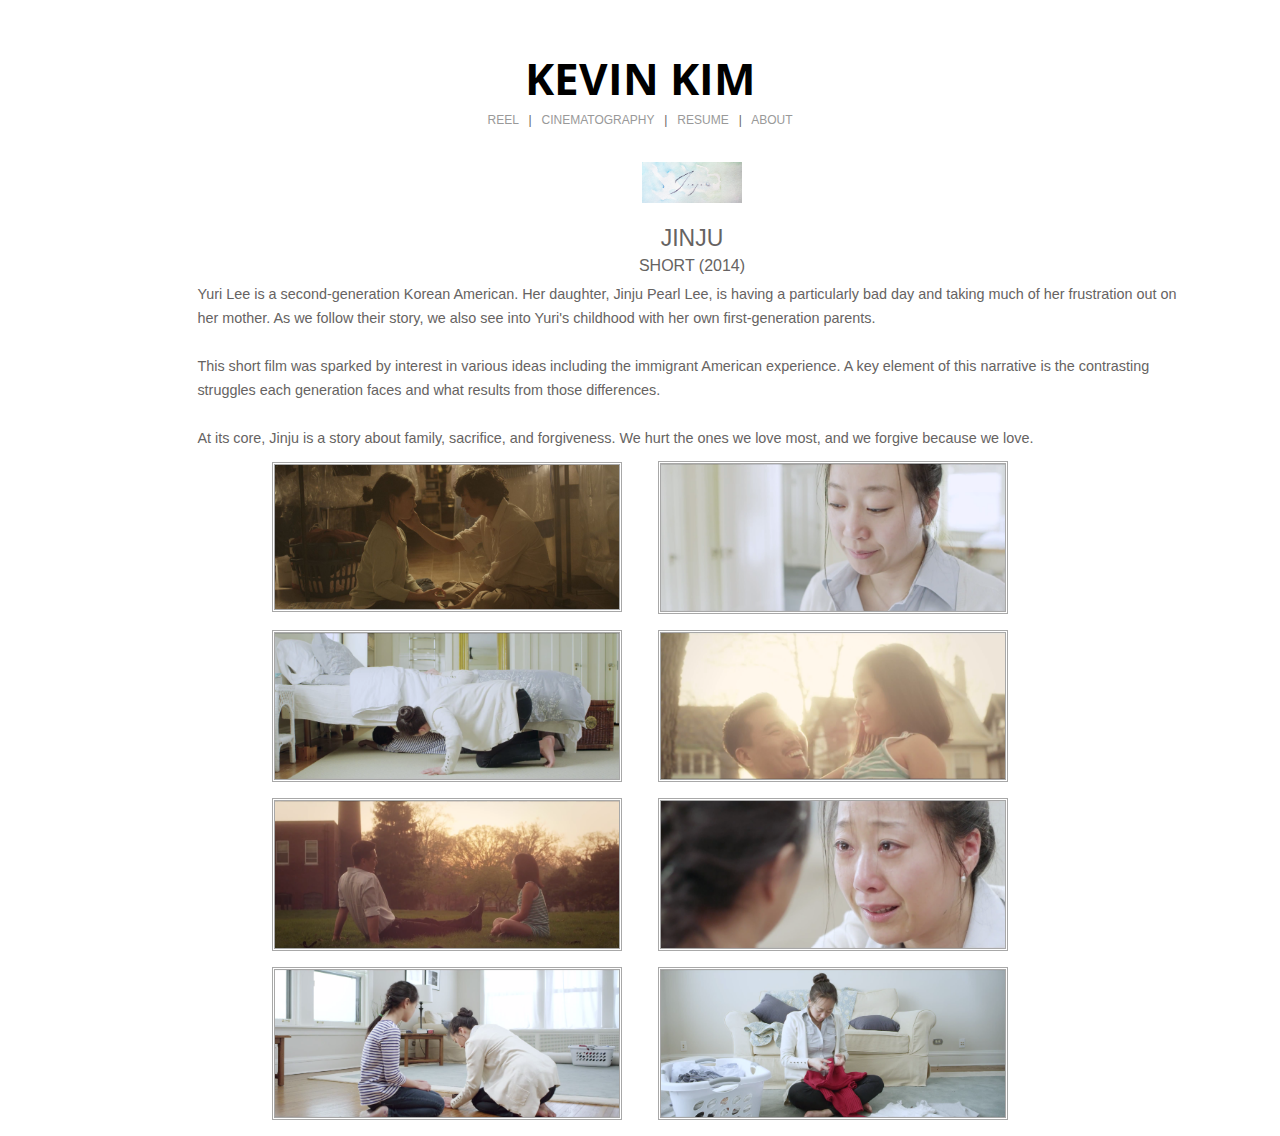
==== jinju.html @ a3849b13 "adsf" ====
<!doctype html>
<html class="no-js" lang="en">
  <head>
    <meta charset="utf-8" />
    <meta name="viewport" content="width=device-width, initial-scale=1.0" />
    <title>Kevin Kim</title>
    <link rel="stylesheet" href="css/foundation%20copy.css" />
      <link href="http://fonts.googleapis.com/css?family=Raleway:100|Open+Sans:700" rel="stylesheet" type="text/css">
    <script src="js/vendor/modernizr.js"></script>
      <script src="js/jquery-1.11.0.min.js"></script>
	   <script src="js/lightbox.min.js"></script>
      <link href="css/lightbox.css" rel="stylesheet" />

  </head>
  <body>
    
    <div class="row">
    <div class="large-12 columns">
        
             <p></p><center><h1><b>KEVIN KIM</b></h1></center>
            </div>
            
     
            
        </div>
      
<div class="row">
      <div class="large-12 columns">
       <center>
               <p><a href="index.html">REEL</a> &nbsp; | &nbsp; <a href="narrative.html">CINEMATOGRAPHY</a> &nbsp; | &nbsp; <a href="resume.pdf">RESUME</a> &nbsp; | &nbsp; <a href="narrative.html">ABOUT</a></p></center>
</div>
      </div>
         
    

 <div class="row"><p></p></div>    

<p></p>
  
 <div class="row"> 
      <div class="large-12 columns bodytext">
                
        <p></p> 
              
               <div><center><img src="jinju/asdf2.jpg" width="100">
                        </div>
                  <p></p>  
               <h4><center>JINJU</center></h4>
                <h6><center>SHORT (2014)</center></h6>

           <p2> Yuri Lee is a second-generation Korean American. Her daughter, Jinju Pearl Lee, is having a particularly bad day and taking much of her frustration out on her mother. As we follow their story, we also see into Yuri's childhood with her own first-generation parents.<br><br>

This short film was sparked by interest in various ideas including the immigrant American experience. A key element of this narrative is the contrasting struggles each generation faces and what results from those differences.<br><br>

At its core, Jinju is a story about family, sacrifice, and forgiveness. We hurt the ones we love most, and we forgive because we love.</p2>
              
              </div>
           

        </div>


      
      
      
<div class="row">
 <p></p><p></p>
      <div class="large-12 columns">

              <center>
                   <a href="jinju.jpg" data-lightbox="roadtrip"><img src="jinju.jpg" class="screenshots2" width="350"></a>
              
                   <a href="jinju/jinju2.jpg" data-lightbox="roadtrip"><img src="jinju/jinju2.jpg" class="screenshots2" width="350"></a>
                 <a href="jinju/jinju3.jpg" data-lightbox="roadtrip"><img src="jinju/jinju3.jpg" class="screenshots2" width="350"></a>
                  <a href="jinju/jinju4.jpg" data-lightbox="roadtrip"><img src="jinju/jinju4.jpg" class="screenshots2" width="350"></a>
                  <a href="jinju/jinju5.jpg" data-lightbox="roadtrip"><img src="jinju/jinju5.jpg" class="screenshots2" width="350"></a>
                  <a href="jinju/jinju6.jpg" data-lightbox="roadtrip"><img src="jinju/jinju6.jpg" class="screenshots2" width="350"></a>
                  <a href="jinju/jinju7.jpg" data-lightbox="roadtrip"><img src="jinju/jinju7.jpg" class="screenshots2" width="350"></a>
                  <a href="jinju/jinju8.jpg" data-lightbox="roadtrip"><img src="jinju/jinju8.jpg" class="screenshots2" width="350"></a>
                  
                  
                </center>
            
           
            </div>
         
            
           
      </div>


    

 
    
    <script src="js/vendor/jquery.js"></script>
    <script src="js/foundation.min.js"></script>
    <script>
      $(document).foundation();
    </script>
  </body>
</html>
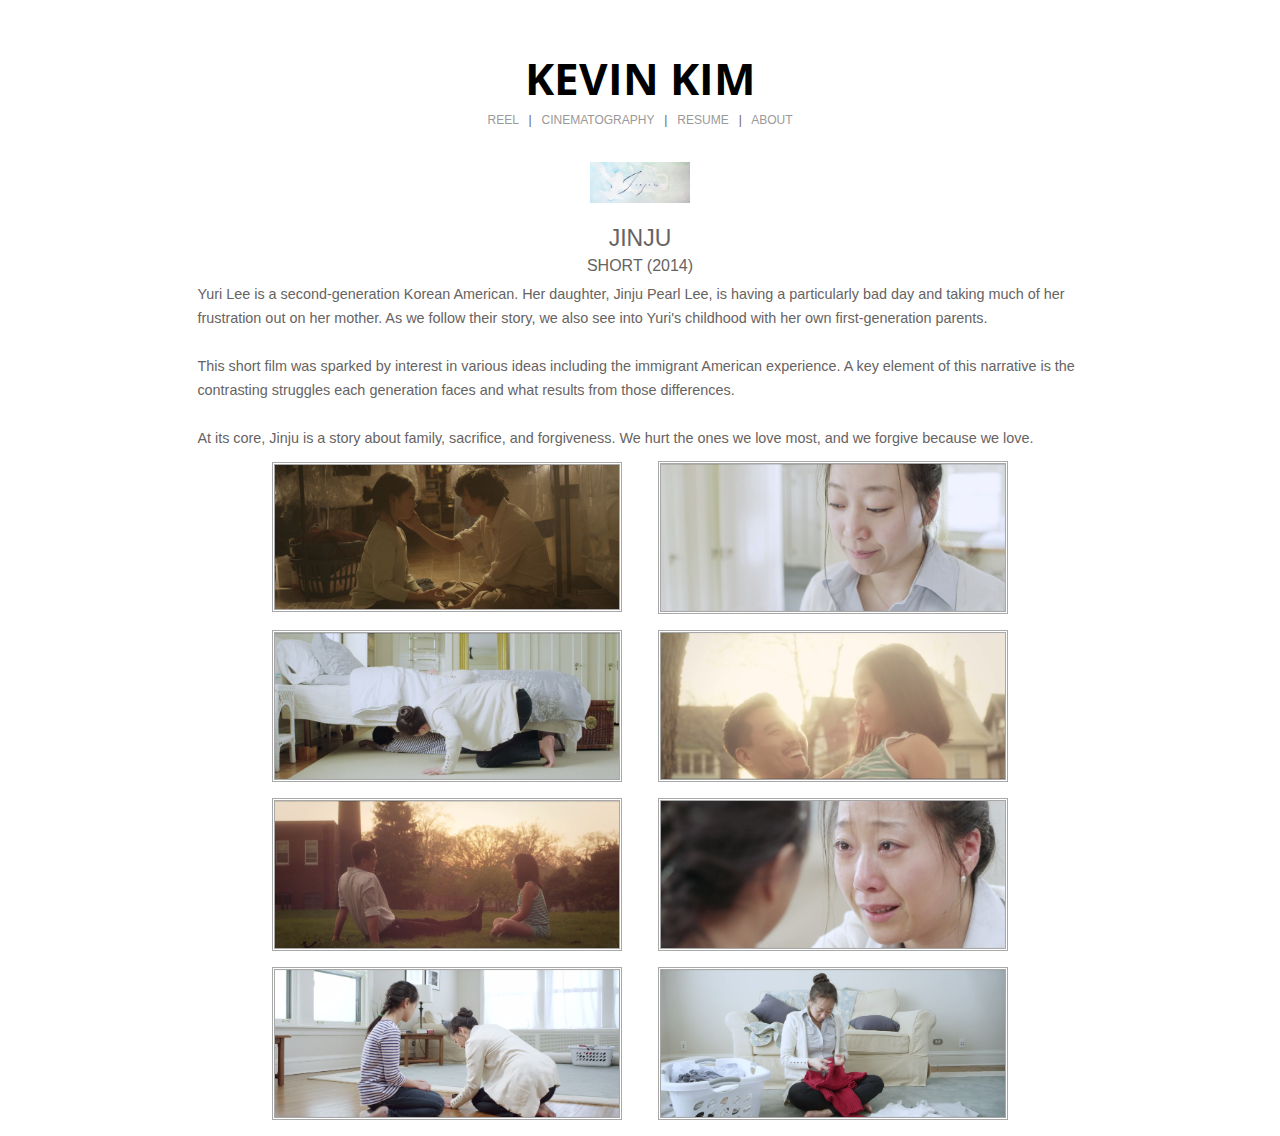
==== commit 866b8903: "gay" ====
--- a/jinju.html
+++ b/jinju.html
@@ -38,10 +38,10 @@
 <p></p>
   
  <div class="row"> 
-      <div class="large-12 columns bodytext">
+      <div class="large-12 columns">
                 
         <p></p> 
-              
+              <div class="bodytext">
                <div><center><img src="jinju/asdf2.jpg" width="100">
                         </div>
                   <p></p>  
@@ -55,7 +55,7 @@
 At its core, Jinju is a story about family, sacrifice, and forgiveness. We hurt the ones we love most, and we forgive because we love.</p2>
               
               </div>
-           
+            </div>
 
         </div>
 
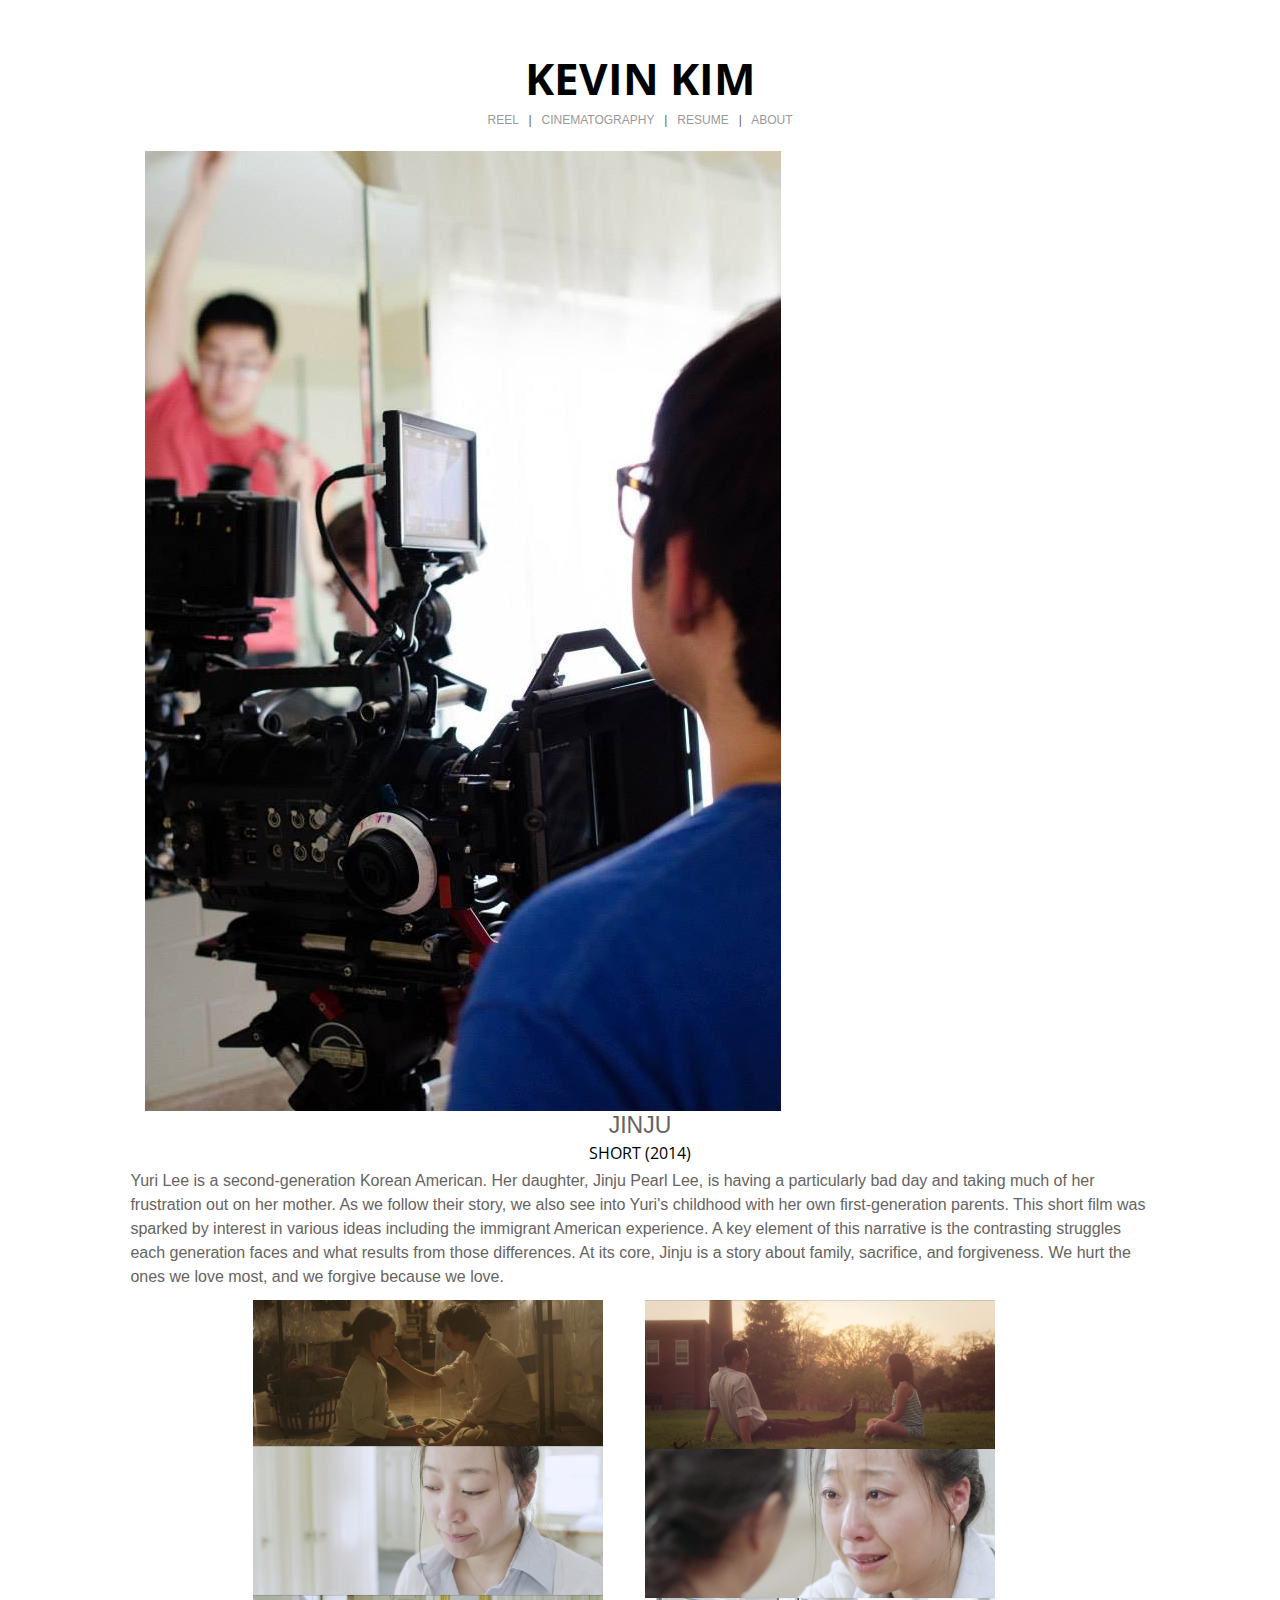
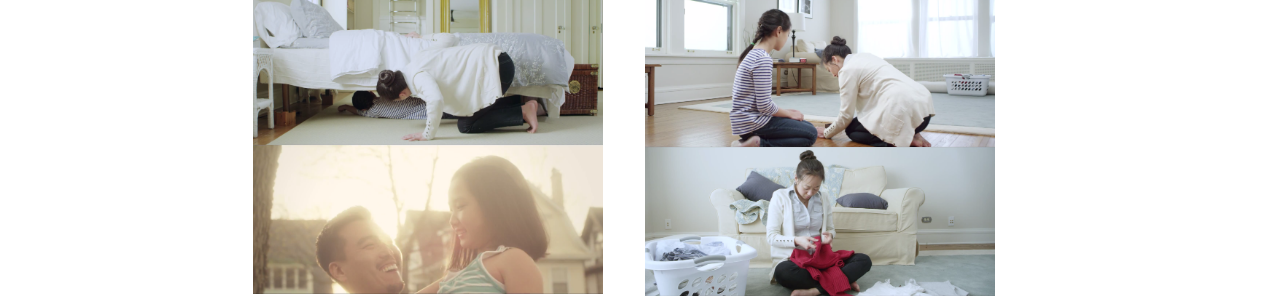
==== commit 1a090609: "asdf" ====
--- a/jinju.html
+++ b/jinju.html
@@ -4,7 +4,7 @@
     <meta charset="utf-8" />
     <meta name="viewport" content="width=device-width, initial-scale=1.0" />
     <title>Kevin Kim</title>
-    <link rel="stylesheet" href="css/foundation%20copy.css" />
+    <link rel="stylesheet" href="css/foundation.css" />
       <link href="http://fonts.googleapis.com/css?family=Raleway:100|Open+Sans:700" rel="stylesheet" type="text/css">
     <script src="js/vendor/modernizr.js"></script>
       <script src="js/jquery-1.11.0.min.js"></script>
@@ -39,24 +39,22 @@
   
  <div class="row"> 
       <div class="large-12 columns">
-                
-        <p></p> 
-              <div class="bodytext">
-               <div><center><img src="jinju/asdf2.jpg" width="100">
-                        </div>
-                  <p></p>  
-               <h4><center>JINJU</center></h4>
-                <h6><center>SHORT (2014)</center></h6>
+             <img src="jinju/asdf.jpg">
+          <div class="row">
+                <div class="large-12 columns">
+              <h4><center>JINJU</center></h4>
+                <h6><center>SHORT (2014)</center></h6></div> 
+        <p2>
+              
+            
+ Yuri Lee is a second-generation Korean American. Her daughter, Jinju Pearl Lee, is having a particularly bad day and taking much of her frustration out on her mother. As we follow their story, we also see into Yuri's childhood with her own first-generation parents.
 
-           <p2> Yuri Lee is a second-generation Korean American. Her daughter, Jinju Pearl Lee, is having a particularly bad day and taking much of her frustration out on her mother. As we follow their story, we also see into Yuri's childhood with her own first-generation parents.<br><br>
-
-This short film was sparked by interest in various ideas including the immigrant American experience. A key element of this narrative is the contrasting struggles each generation faces and what results from those differences.<br><br>
+This short film was sparked by interest in various ideas including the immigrant American experience. A key element of this narrative is the contrasting struggles each generation faces and what results from those differences.
 
 At its core, Jinju is a story about family, sacrifice, and forgiveness. We hurt the ones we love most, and we forgive because we love.</p2>
               
-              </div>
-            </div>
-
+          </div>
+</div>
         </div>
 
 
@@ -65,7 +63,10 @@
       
 <div class="row">
  <p></p><p></p>
-      <div class="large-12 columns">
+    
+          <div class="large-12 columns">
+<div class="row">
+      <div class="large-5 large-offset-1 columns">
 
               <center>
                    <a href="jinju.jpg" data-lightbox="roadtrip"><img src="jinju.jpg" class="screenshots2" width="350"></a>
@@ -73,10 +74,7 @@
                    <a href="jinju/jinju2.jpg" data-lightbox="roadtrip"><img src="jinju/jinju2.jpg" class="screenshots2" width="350"></a>
                  <a href="jinju/jinju3.jpg" data-lightbox="roadtrip"><img src="jinju/jinju3.jpg" class="screenshots2" width="350"></a>
                   <a href="jinju/jinju4.jpg" data-lightbox="roadtrip"><img src="jinju/jinju4.jpg" class="screenshots2" width="350"></a>
-                  <a href="jinju/jinju5.jpg" data-lightbox="roadtrip"><img src="jinju/jinju5.jpg" class="screenshots2" width="350"></a>
-                  <a href="jinju/jinju6.jpg" data-lightbox="roadtrip"><img src="jinju/jinju6.jpg" class="screenshots2" width="350"></a>
-                  <a href="jinju/jinju7.jpg" data-lightbox="roadtrip"><img src="jinju/jinju7.jpg" class="screenshots2" width="350"></a>
-                  <a href="jinju/jinju8.jpg" data-lightbox="roadtrip"><img src="jinju/jinju8.jpg" class="screenshots2" width="350"></a>
+                 
                   
                   
                 </center>
@@ -84,9 +82,17 @@
            
             </div>
          
-            
-           
+          <div class="large-5 columns">   
+               <a href="jinju/jinju5.jpg" data-lightbox="roadtrip"><img src="jinju/jinju5.jpg" class="screenshots2" width="350"></a>
+                  <a href="jinju/jinju6.jpg" data-lightbox="roadtrip"><img src="jinju/jinju6.jpg" class="screenshots2" width="350"></a>
+                  <a href="jinju/jinju7.jpg" data-lightbox="roadtrip"><img src="jinju/jinju7.jpg" class="screenshots2" width="350"></a>
+                  <a href="jinju/jinju8.jpg" data-lightbox="roadtrip"><img src="jinju/jinju8.jpg" class="screenshots2" width="350"></a>
+              
+           </div>
+       <div class="large-1 columns">  </div>
+    
       </div>
+    </div></div>
 
 
     
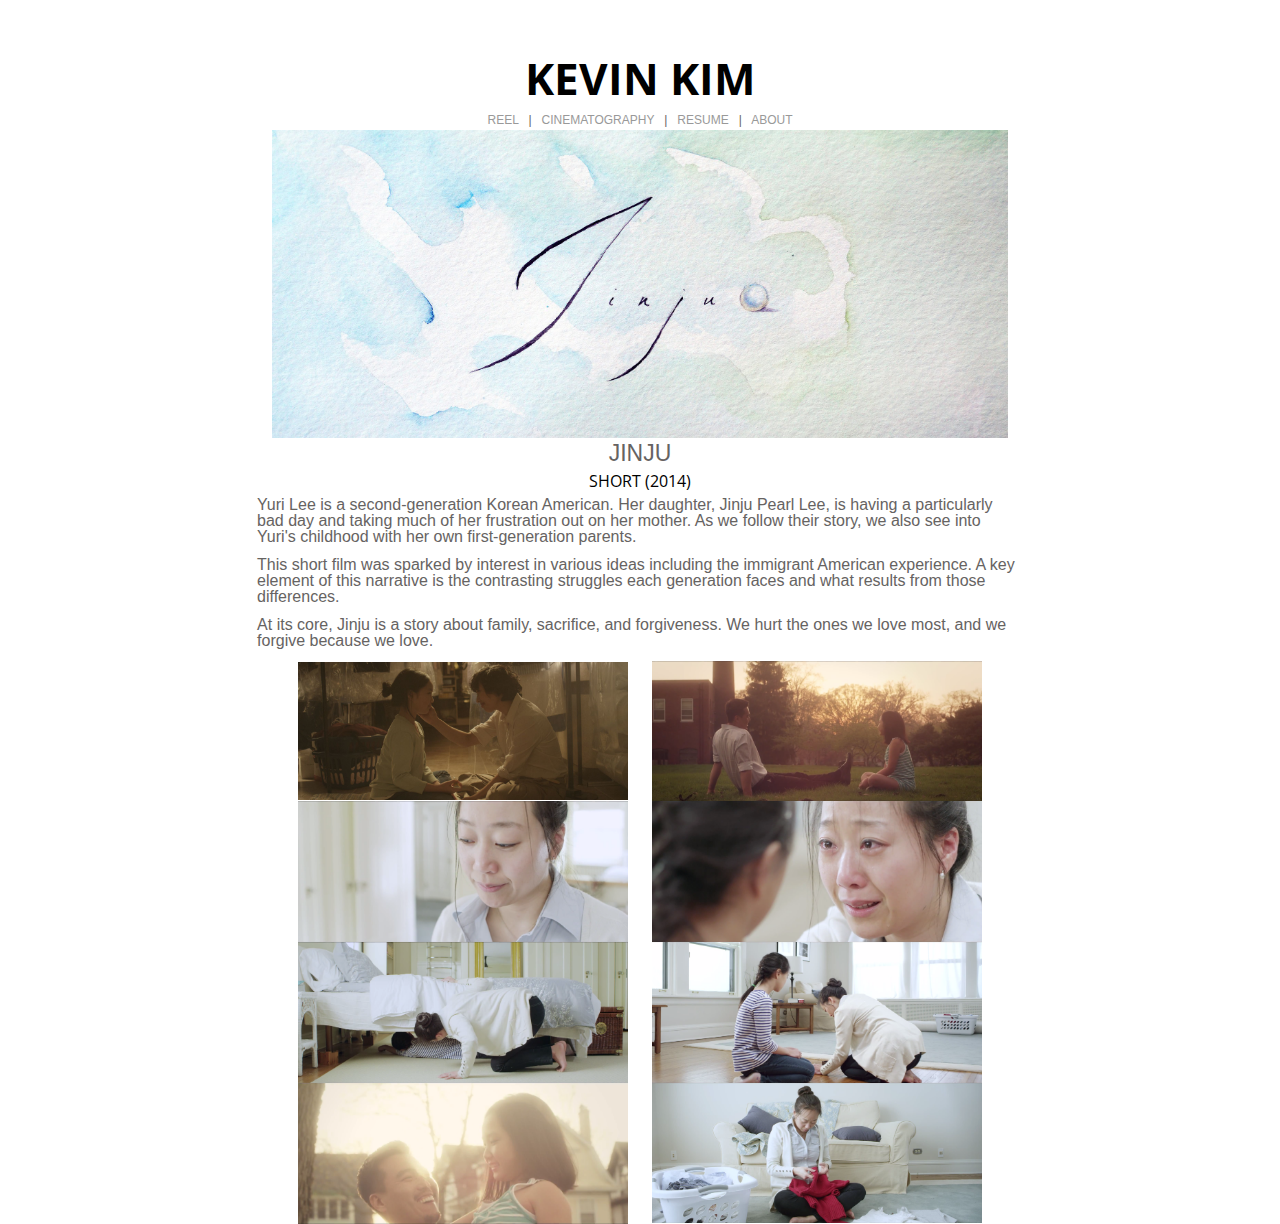
==== commit 7fa9cf4d: "cleeeean up" ====
--- a/jinju.html
+++ b/jinju.html
@@ -10,89 +10,84 @@
       <script src="js/jquery-1.11.0.min.js"></script>
 	   <script src="js/lightbox.min.js"></script>
       <link href="css/lightbox.css" rel="stylesheet" />
+      <link href="css/style.css" rel="stylesheet"/>
 
   </head>
   <body>
     
     <div class="row">
-    <div class="large-12 columns">
-        
-             <p></p><center><h1><b>KEVIN KIM</b></h1></center>
-            </div>
-            
-     
-            
+      <div class="large-12 large-centered columns"> 
+         <center><h1><b>KEVIN KIM</b></h1></center>
+      </div>      
+    </div>
+      
+    <div class="row">
+      <div class="large-12 columns">
+        <center>
+          <p>
+            <a href="index.html">REEL</a> &nbsp; | &nbsp; 
+            <a href="narrative.html">CINEMATOGRAPHY</a> &nbsp; | &nbsp; 
+            <a href="resume.pdf">RESUME</a> &nbsp; | &nbsp; 
+            <a href="narrative.html">ABOUT</a>
+          </p>
+        </center>
+      </div>
+    </div>
+
+    
+  
+  <div class="row"> 
+    <div class="large-7 large-centered columns">
+      <img src="jinju/asdf2.jpg">
+      <div class="row">
+        <div class="large-12 columns">
+          <h4><center>JINJU</center></h4>
+          <h6><center>SHORT (2014)</center></h6></div> 
+          <p class="aboutJinju">
+            Yuri Lee is a second-generation Korean American. Her daughter, Jinju Pearl Lee, is having a particularly bad day and taking much of her frustration out on her mother. As we follow their story, we also see into Yuri's childhood with her own first-generation parents.
+          </p>
+          <p class="aboutJinju">
+            This short film was sparked by interest in various ideas including the immigrant American experience. A key element of this narrative is the contrasting struggles each generation faces and what results from those differences.
+          </p>  
+          <p class="aboutJinju">
+            At its core, Jinju is a story about family, sacrifice, and forgiveness. We hurt the ones we love most, and we forgive because we love.
+          </p>      
         </div>
-      
-<div class="row">
-      <div class="large-12 columns">
-       <center>
-               <p><a href="index.html">REEL</a> &nbsp; | &nbsp; <a href="narrative.html">CINEMATOGRAPHY</a> &nbsp; | &nbsp; <a href="resume.pdf">RESUME</a> &nbsp; | &nbsp; <a href="narrative.html">ABOUT</a></p></center>
-</div>
-      </div>
-         
-    
-
- <div class="row"><p></p></div>    
-
-<p></p>
-  
- <div class="row"> 
-      <div class="large-12 columns">
-             <img src="jinju/asdf.jpg">
-          <div class="row">
-                <div class="large-12 columns">
-              <h4><center>JINJU</center></h4>
-                <h6><center>SHORT (2014)</center></h6></div> 
-        <p2>
-              
-            
- Yuri Lee is a second-generation Korean American. Her daughter, Jinju Pearl Lee, is having a particularly bad day and taking much of her frustration out on her mother. As we follow their story, we also see into Yuri's childhood with her own first-generation parents.
-
-This short film was sparked by interest in various ideas including the immigrant American experience. A key element of this narrative is the contrasting struggles each generation faces and what results from those differences.
-
-At its core, Jinju is a story about family, sacrifice, and forgiveness. We hurt the ones we love most, and we forgive because we love.</p2>
-              
-          </div>
-</div>
-        </div>
+    </div>
+  </div>
 
 
       
-      
-      
-<div class="row">
- <p></p><p></p>
-    
-          <div class="large-12 columns">
-<div class="row">
-      <div class="large-5 large-offset-1 columns">
+    <div class="row">
+      <div class="large-12 columns">
+          
+          <div class="large-7 large-centered columns">
+            <div class="imageJinju">
+            <div class="row">
+              <a href="jinju.jpg" data-lightbox="roadtrip"><img src="jinju.jpg" class="screenshots2"></a>
+              <a href="jinju/jinju5.jpg" data-lightbox="roadtrip"><img src="jinju/jinju5.jpg" class="screenshots2"></a>
+            </div>
+              
+            <div class="row">
+              <a href="jinju/jinju2.jpg" data-lightbox="roadtrip"><img src="jinju/jinju2.jpg" class="screenshots2"></a>
+              <a href="jinju/jinju6.jpg" data-lightbox="roadtrip"><img src="jinju/jinju6.jpg" class="screenshots2"></a>
+            </div>
+              
+            <div class="row">
+              <a href="jinju/jinju3.jpg" data-lightbox="roadtrip"><img src="jinju/jinju3.jpg" class="screenshots2"></a>
+              <a href="jinju/jinju7.jpg" data-lightbox="roadtrip"><img src="jinju/jinju7.jpg" class="screenshots2"></a>
+            </div>
+            
+            <div class="row">
+              <a href="jinju/jinju4.jpg" data-lightbox="roadtrip"><img src="jinju/jinju4.jpg" class="screenshots2"></a>
+              <a href="jinju/jinju8.jpg" data-lightbox="roadtrip"><img src="jinju/jinju8.jpg" class="screenshots2"></a>
+            </div>
 
-              <center>
-                   <a href="jinju.jpg" data-lightbox="roadtrip"><img src="jinju.jpg" class="screenshots2" width="350"></a>
-              
-                   <a href="jinju/jinju2.jpg" data-lightbox="roadtrip"><img src="jinju/jinju2.jpg" class="screenshots2" width="350"></a>
-                 <a href="jinju/jinju3.jpg" data-lightbox="roadtrip"><img src="jinju/jinju3.jpg" class="screenshots2" width="350"></a>
-                  <a href="jinju/jinju4.jpg" data-lightbox="roadtrip"><img src="jinju/jinju4.jpg" class="screenshots2" width="350"></a>
-                 
-                  
-                  
-                </center>
-            
-           
-            </div>
+          </div>
+        </div>
          
-          <div class="large-5 columns">   
-               <a href="jinju/jinju5.jpg" data-lightbox="roadtrip"><img src="jinju/jinju5.jpg" class="screenshots2" width="350"></a>
-                  <a href="jinju/jinju6.jpg" data-lightbox="roadtrip"><img src="jinju/jinju6.jpg" class="screenshots2" width="350"></a>
-                  <a href="jinju/jinju7.jpg" data-lightbox="roadtrip"><img src="jinju/jinju7.jpg" class="screenshots2" width="350"></a>
-                  <a href="jinju/jinju8.jpg" data-lightbox="roadtrip"><img src="jinju/jinju8.jpg" class="screenshots2" width="350"></a>
-              
-           </div>
-       <div class="large-1 columns">  </div>
-    
-      </div>
-    </div></div>
+    </div>
+  </div>
 
 
     
--- a/css/style.css
+++ b/css/style.css
@@ -0,0 +1,41 @@
+html, body {
+  width: 100%;
+  height: 100%;
+}
+
+.banner {
+  position: relative;
+  width: 100%;
+}
+
+.row {
+  width: 100%;
+  margin-left: auto;
+  margin-right: auto;
+}
+
+
+.aboutJinju {
+  font-family:"Georgia", Helvetica, Roboto, Arial, sans-serif;
+  font-weight: normal;
+  font-size: 16px;
+  line-height: 1;
+  margin-bottom: .75rem;
+  text-rendering: optimizeLegibility; 
+}
+
+.imageJinju {
+  text-align: center;
+}
+
+.imageJinju img {
+  padding-left:10px;
+  padding-right:10px;
+  width: 350px;
+}
+
+@media only screen and (max-width: 62em) {
+  .imageJinju img {
+    width:100%;
+  }
+}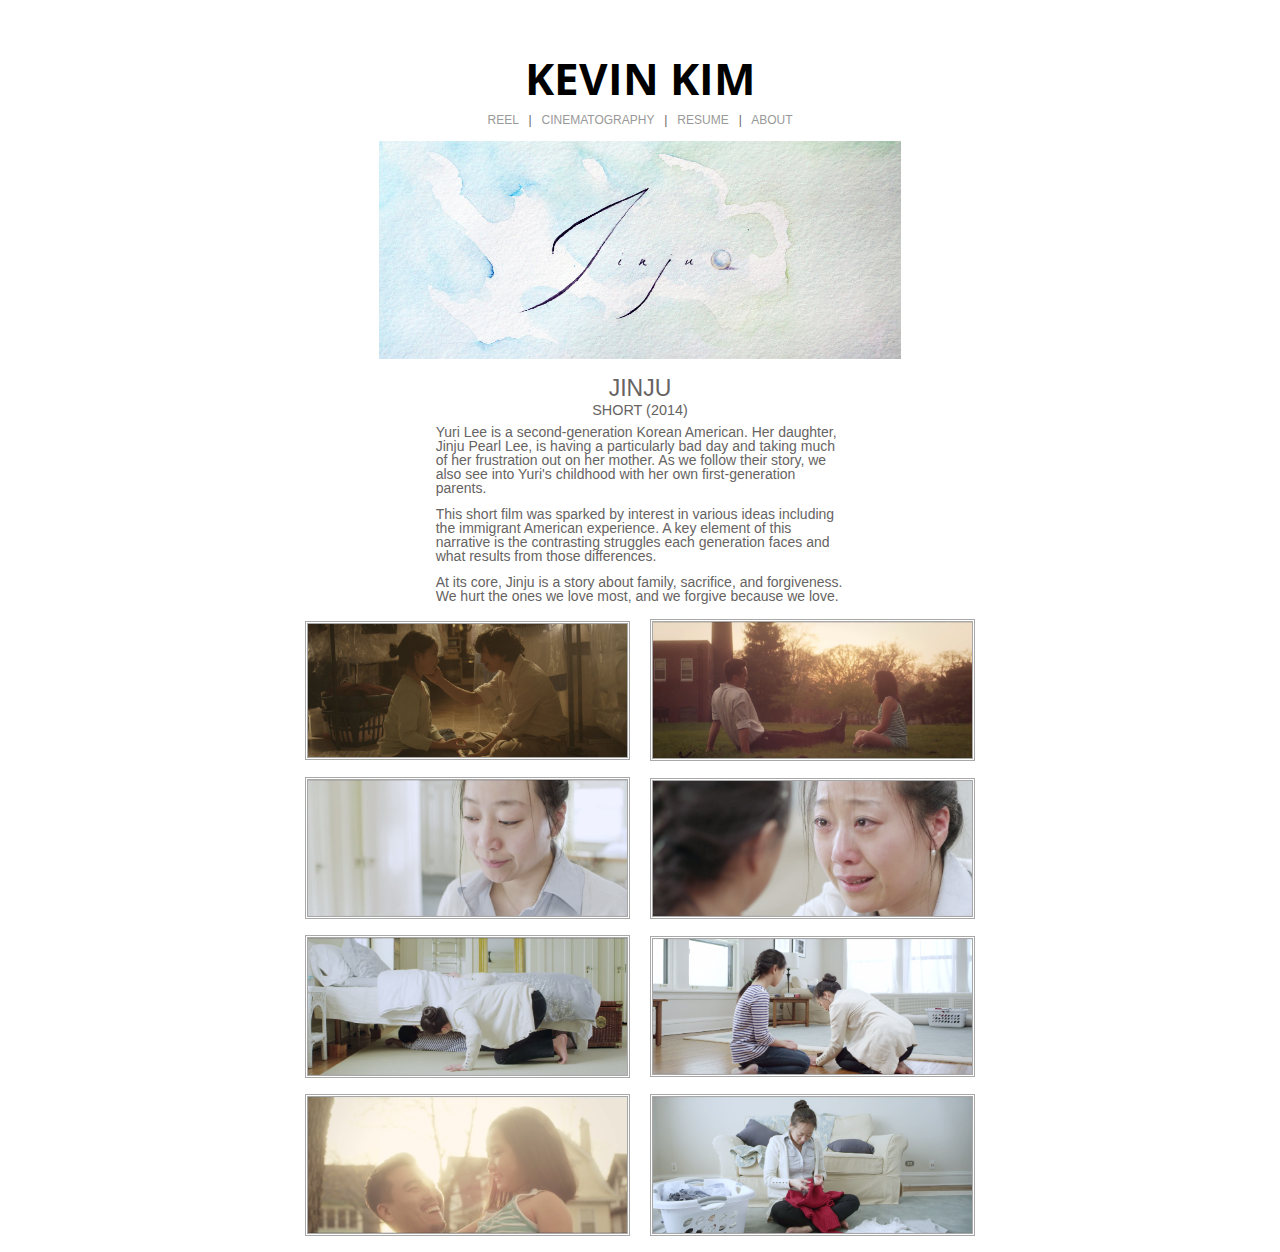
==== commit b9fc0a9b: "asdf" ====
--- a/jinju.html
+++ b/jinju.html
@@ -34,15 +34,19 @@
       </div>
     </div>
 
-    
+  <div class="row">
+     <p>&nbsp;</p>
+     <p></p>
+  </div>    
+   
   
   <div class="row"> 
-    <div class="large-7 large-centered columns">
+    <div class="large-5 large-centered columns bodyparagraph">
       <img src="jinju/asdf2.jpg">
       <div class="row">
         <div class="large-12 columns">
-          <h4><center>JINJU</center></h4>
-          <h6><center>SHORT (2014)</center></h6></div> 
+          <h4 class="titleJinju"><center>JINJU</center></h4>
+          <h6 class="subtitleJinju"><center>SHORT (2014)</center></h6></div> 
           <p class="aboutJinju">
             Yuri Lee is a second-generation Korean American. Her daughter, Jinju Pearl Lee, is having a particularly bad day and taking much of her frustration out on her mother. As we follow their story, we also see into Yuri's childhood with her own first-generation parents.
           </p>
@@ -51,7 +55,9 @@
           </p>  
           <p class="aboutJinju">
             At its core, Jinju is a story about family, sacrifice, and forgiveness. We hurt the ones we love most, and we forgive because we love.
-          </p>      
+          </p>    
+          
+          
         </div>
     </div>
   </div>
--- a/css/style.css
+++ b/css/style.css
@@ -14,13 +14,26 @@
   margin-right: auto;
 }
 
+.screenshots2
+{border-style: double;
+    border-color: #A8A8A8;
+    margin-left: .5rem;
+    margin-right: .5rem;
+    margin-bottom: 1rem;
+}
+
+.bodyparagraph {
+    margin-bottom: 1rem;
+}
 
 .aboutJinju {
   font-family:"Georgia", Helvetica, Roboto, Arial, sans-serif;
   font-weight: normal;
-  font-size: 16px;
+  font-size: 14px;
   line-height: 1;
   margin-bottom: .75rem;
+  margin-left: 4.5rem;
+  margin-right: 4.5rem;
   text-rendering: optimizeLegibility; 
 }
 
@@ -29,10 +42,21 @@
 }
 
 .imageJinju img {
-  padding-left:10px;
-  padding-right:10px;
-  width: 350px;
+  width: 325px;
 }
+
+.titleJinju {
+  margin-top: 1.5rem;
+  line-height: .5;
+}
+
+.subtitleJinju {
+  font-size: .9rem;
+  font-family: "Avenir", Helvetica, Roboto, Arial; 
+  color: #666362;}
+}
+
+
 
 @media only screen and (max-width: 62em) {
   .imageJinju img {
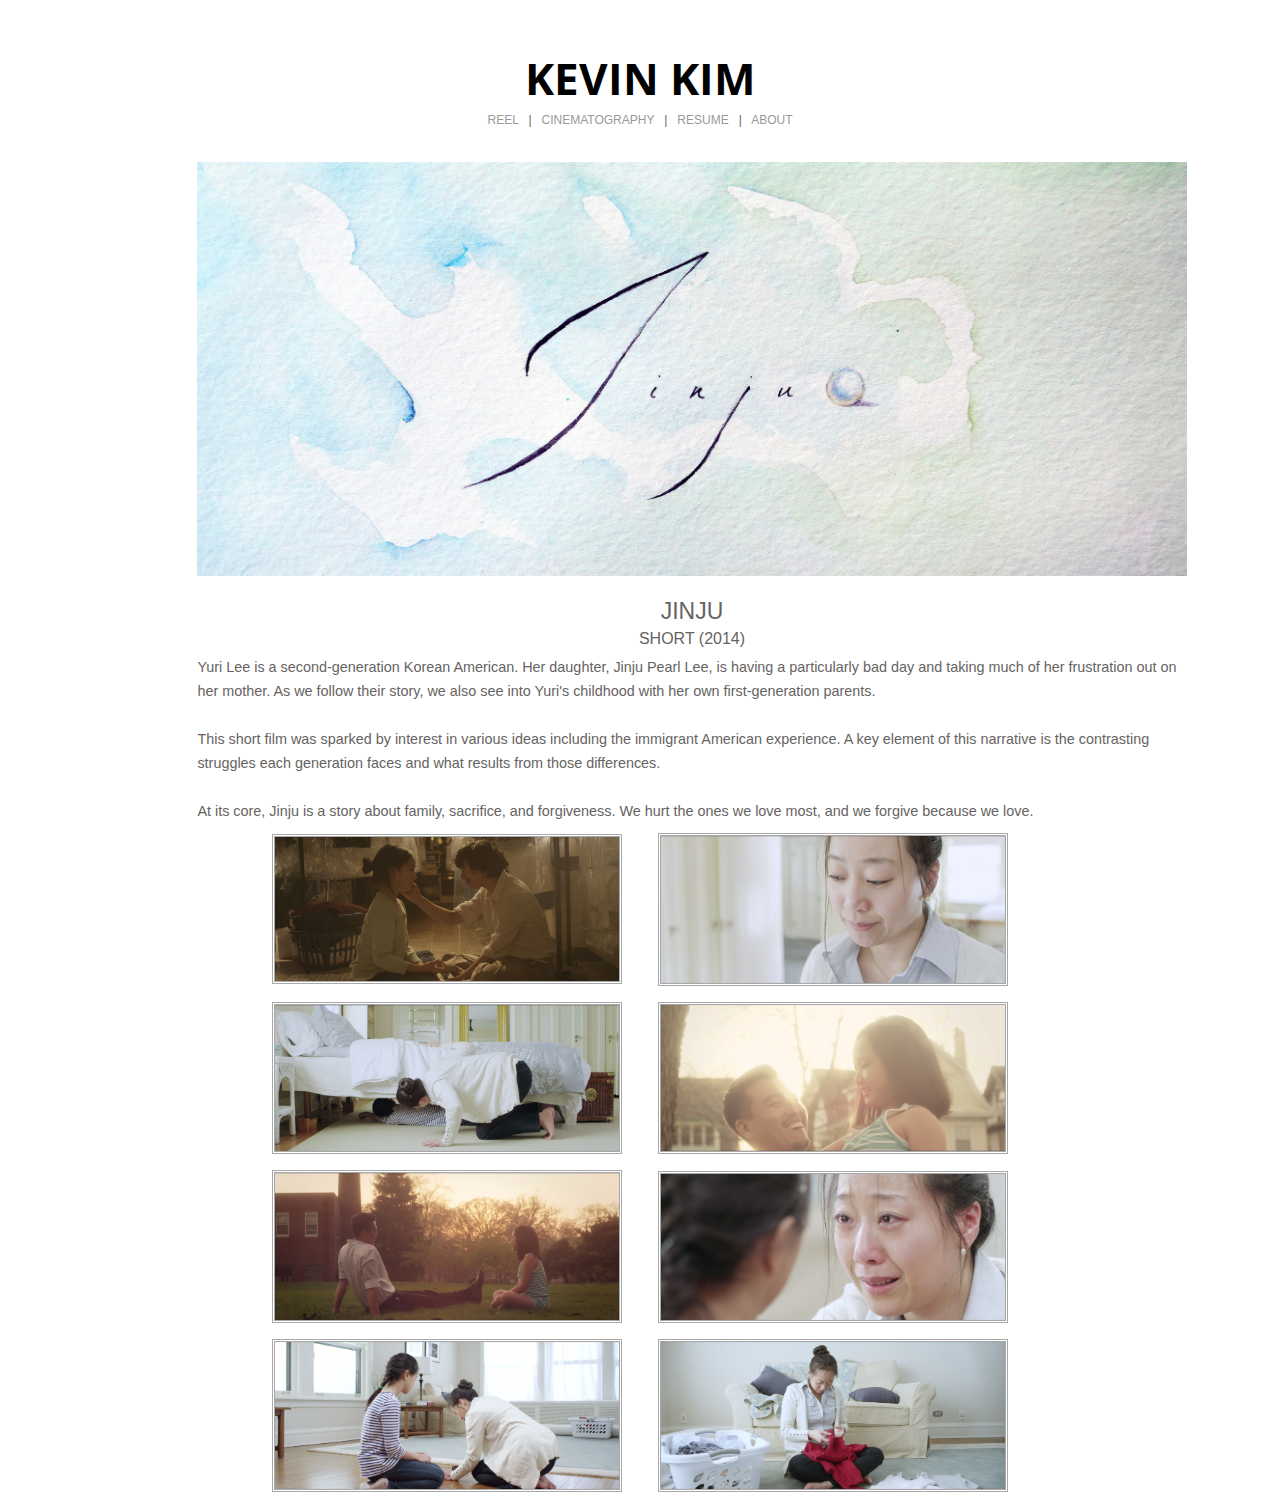
==== commit 78f9b1ed: "adsf" ====
--- a/jinju.html
+++ b/jinju.html
@@ -4,96 +4,89 @@
     <meta charset="utf-8" />
     <meta name="viewport" content="width=device-width, initial-scale=1.0" />
     <title>Kevin Kim</title>
-    <link rel="stylesheet" href="css/foundation.css" />
+    <link rel="stylesheet" href="css/foundation%20copy.css" />
       <link href="http://fonts.googleapis.com/css?family=Raleway:100|Open+Sans:700" rel="stylesheet" type="text/css">
     <script src="js/vendor/modernizr.js"></script>
       <script src="js/jquery-1.11.0.min.js"></script>
 	   <script src="js/lightbox.min.js"></script>
       <link href="css/lightbox.css" rel="stylesheet" />
-      <link href="css/style.css" rel="stylesheet"/>
 
   </head>
   <body>
     
     <div class="row">
-      <div class="large-12 large-centered columns"> 
-         <center><h1><b>KEVIN KIM</b></h1></center>
-      </div>      
-    </div>
+    <div class="large-12 columns">
+        
+             <p></p><center><h1><b>KEVIN KIM</b></h1></center>
+            </div>
+            
+     
+            
+        </div>
       
-    <div class="row">
+<div class="row">
       <div class="large-12 columns">
-        <center>
-          <p>
-            <a href="index.html">REEL</a> &nbsp; | &nbsp; 
-            <a href="narrative.html">CINEMATOGRAPHY</a> &nbsp; | &nbsp; 
-            <a href="resume.pdf">RESUME</a> &nbsp; | &nbsp; 
-            <a href="narrative.html">ABOUT</a>
-          </p>
-        </center>
+       <center>
+               <p><a href="index.html">REEL</a> &nbsp; | &nbsp; <a href="narrative.html">CINEMATOGRAPHY</a> &nbsp; | &nbsp; <a href="resume.pdf">RESUME</a> &nbsp; | &nbsp; <a href="narrative.html">ABOUT</a></p></center>
+</div>
       </div>
-    </div>
+         
+    
 
-  <div class="row">
-     <p>&nbsp;</p>
-     <p></p>
-  </div>    
-   
+ <div class="row"><p></p></div>    
+
+<p></p>
   
-  <div class="row"> 
-    <div class="large-5 large-centered columns bodyparagraph">
-      <img src="jinju/asdf2.jpg">
-      <div class="row">
-        <div class="large-12 columns">
-          <h4 class="titleJinju"><center>JINJU</center></h4>
-          <h6 class="subtitleJinju"><center>SHORT (2014)</center></h6></div> 
-          <p class="aboutJinju">
-            Yuri Lee is a second-generation Korean American. Her daughter, Jinju Pearl Lee, is having a particularly bad day and taking much of her frustration out on her mother. As we follow their story, we also see into Yuri's childhood with her own first-generation parents.
-          </p>
-          <p class="aboutJinju">
-            This short film was sparked by interest in various ideas including the immigrant American experience. A key element of this narrative is the contrasting struggles each generation faces and what results from those differences.
-          </p>  
-          <p class="aboutJinju">
-            At its core, Jinju is a story about family, sacrifice, and forgiveness. We hurt the ones we love most, and we forgive because we love.
-          </p>    
-          
-          
+ <div class="row"> 
+      <div class="large-12 columns bodytext">
+                
+        <p></p> 
+              
+               <div><center><img src="jinju/asdf2.jpg">
+                        </div>
+                  <p></p>  
+               <h4><center>JINJU</center></h4>
+                <h6><center>SHORT (2014)</center></h6>
+
+           <p2> Yuri Lee is a second-generation Korean American. Her daughter, Jinju Pearl Lee, is having a particularly bad day and taking much of her frustration out on her mother. As we follow their story, we also see into Yuri's childhood with her own first-generation parents.<br><br>
+
+This short film was sparked by interest in various ideas including the immigrant American experience. A key element of this narrative is the contrasting struggles each generation faces and what results from those differences.<br><br>
+
+At its core, Jinju is a story about family, sacrifice, and forgiveness. We hurt the ones we love most, and we forgive because we love.</p2>
+              
+              </div>
+           
+
         </div>
-    </div>
-  </div>
 
 
       
-    <div class="row">
+      
+      
+<div class="row">
+ <p></p><p></p>
       <div class="large-12 columns">
-          
-          <div class="large-7 large-centered columns">
-            <div class="imageJinju">
-            <div class="row">
-              <a href="jinju.jpg" data-lightbox="roadtrip"><img src="jinju.jpg" class="screenshots2"></a>
-              <a href="jinju/jinju5.jpg" data-lightbox="roadtrip"><img src="jinju/jinju5.jpg" class="screenshots2"></a>
+
+              <center>
+                   <a href="jinju.jpg" data-lightbox="roadtrip"><img src="jinju.jpg" class="screenshots2" width="350"></a>
+              
+                   <a href="jinju/jinju2.jpg" data-lightbox="roadtrip"><img src="jinju/jinju2.jpg" class="screenshots2" width="350"></a>
+                 <a href="jinju/jinju3.jpg" data-lightbox="roadtrip"><img src="jinju/jinju3.jpg" class="screenshots2" width="350"></a>
+                  <a href="jinju/jinju4.jpg" data-lightbox="roadtrip"><img src="jinju/jinju4.jpg" class="screenshots2" width="350"></a>
+                  <a href="jinju/jinju5.jpg" data-lightbox="roadtrip"><img src="jinju/jinju5.jpg" class="screenshots2" width="350"></a>
+                  <a href="jinju/jinju6.jpg" data-lightbox="roadtrip"><img src="jinju/jinju6.jpg" class="screenshots2" width="350"></a>
+                  <a href="jinju/jinju7.jpg" data-lightbox="roadtrip"><img src="jinju/jinju7.jpg" class="screenshots2" width="350"></a>
+                  <a href="jinju/jinju8.jpg" data-lightbox="roadtrip"><img src="jinju/jinju8.jpg" class="screenshots2" width="350"></a>
+                  
+                  
+                </center>
+            
+           
             </div>
-              
-            <div class="row">
-              <a href="jinju/jinju2.jpg" data-lightbox="roadtrip"><img src="jinju/jinju2.jpg" class="screenshots2"></a>
-              <a href="jinju/jinju6.jpg" data-lightbox="roadtrip"><img src="jinju/jinju6.jpg" class="screenshots2"></a>
-            </div>
-              
-            <div class="row">
-              <a href="jinju/jinju3.jpg" data-lightbox="roadtrip"><img src="jinju/jinju3.jpg" class="screenshots2"></a>
-              <a href="jinju/jinju7.jpg" data-lightbox="roadtrip"><img src="jinju/jinju7.jpg" class="screenshots2"></a>
-            </div>
+         
             
-            <div class="row">
-              <a href="jinju/jinju4.jpg" data-lightbox="roadtrip"><img src="jinju/jinju4.jpg" class="screenshots2"></a>
-              <a href="jinju/jinju8.jpg" data-lightbox="roadtrip"><img src="jinju/jinju8.jpg" class="screenshots2"></a>
-            </div>
-
-          </div>
-        </div>
-         
-    </div>
-  </div>
+           
+      </div>
 
 
     
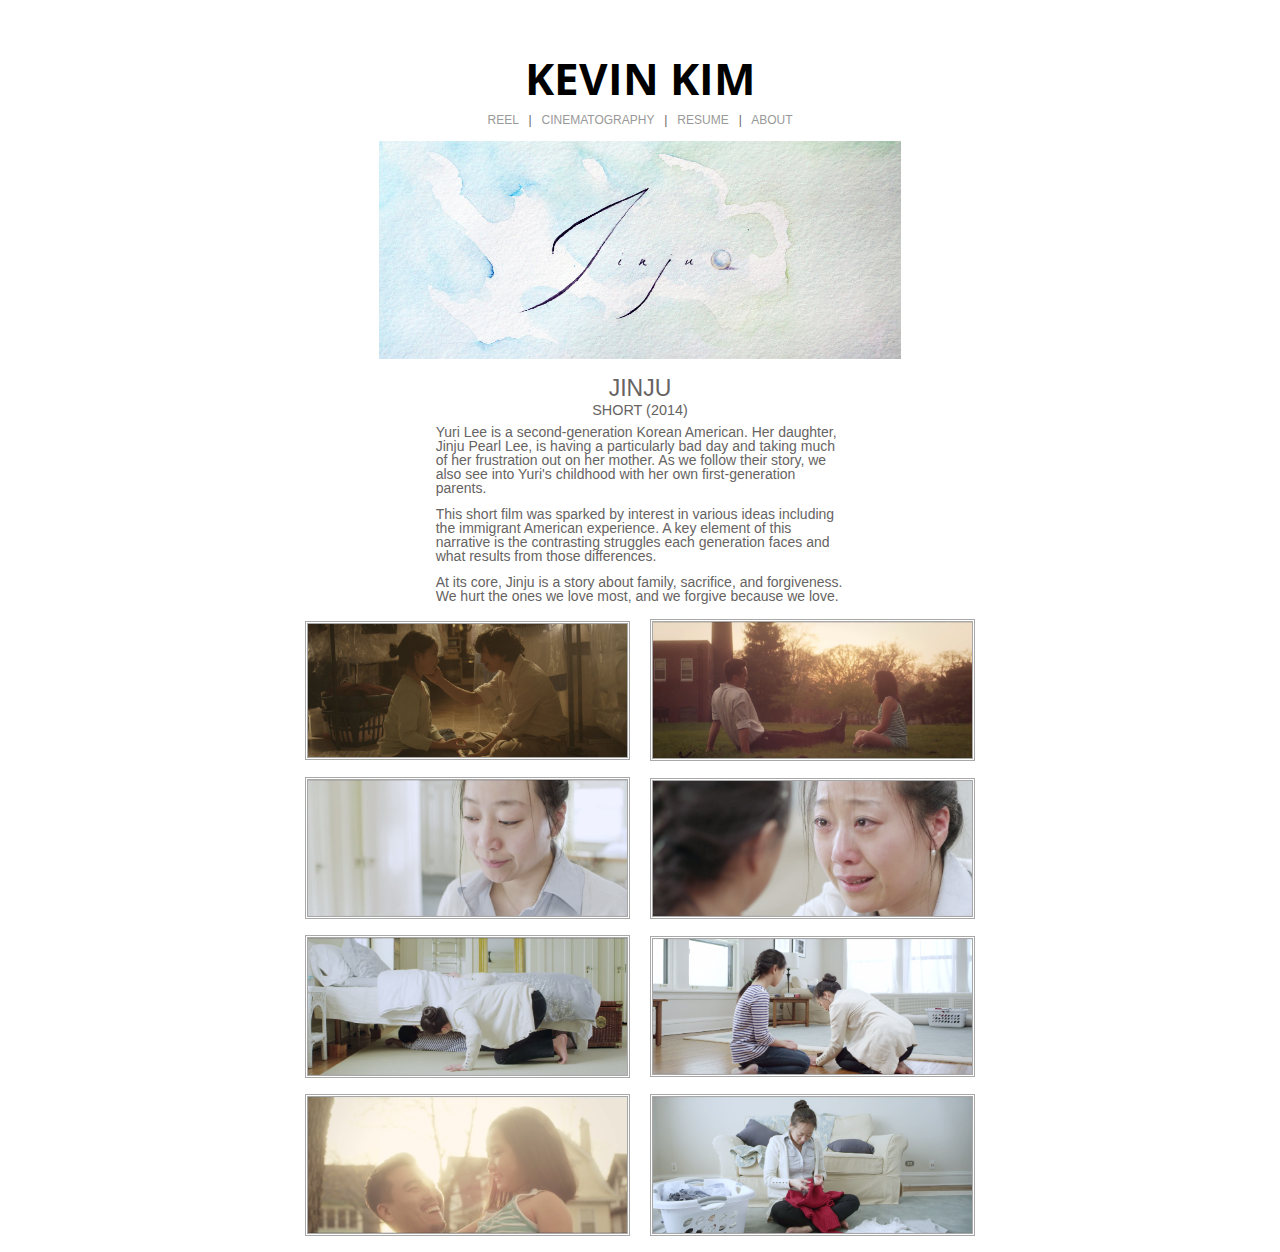
==== commit 44263553: "Revert b9fc0a9..78f9b1e" ====
--- a/jinju.html
+++ b/jinju.html
@@ -4,89 +4,96 @@
     <meta charset="utf-8" />
     <meta name="viewport" content="width=device-width, initial-scale=1.0" />
     <title>Kevin Kim</title>
-    <link rel="stylesheet" href="css/foundation%20copy.css" />
+    <link rel="stylesheet" href="css/foundation.css" />
       <link href="http://fonts.googleapis.com/css?family=Raleway:100|Open+Sans:700" rel="stylesheet" type="text/css">
     <script src="js/vendor/modernizr.js"></script>
       <script src="js/jquery-1.11.0.min.js"></script>
 	   <script src="js/lightbox.min.js"></script>
       <link href="css/lightbox.css" rel="stylesheet" />
+      <link href="css/style.css" rel="stylesheet"/>
 
   </head>
   <body>
     
     <div class="row">
-    <div class="large-12 columns">
-        
-             <p></p><center><h1><b>KEVIN KIM</b></h1></center>
-            </div>
-            
-     
-            
+      <div class="large-12 large-centered columns"> 
+         <center><h1><b>KEVIN KIM</b></h1></center>
+      </div>      
+    </div>
+      
+    <div class="row">
+      <div class="large-12 columns">
+        <center>
+          <p>
+            <a href="index.html">REEL</a> &nbsp; | &nbsp; 
+            <a href="narrative.html">CINEMATOGRAPHY</a> &nbsp; | &nbsp; 
+            <a href="resume.pdf">RESUME</a> &nbsp; | &nbsp; 
+            <a href="narrative.html">ABOUT</a>
+          </p>
+        </center>
+      </div>
+    </div>
+
+  <div class="row">
+     <p>&nbsp;</p>
+     <p></p>
+  </div>    
+   
+  
+  <div class="row"> 
+    <div class="large-5 large-centered columns bodyparagraph">
+      <img src="jinju/asdf2.jpg">
+      <div class="row">
+        <div class="large-12 columns">
+          <h4 class="titleJinju"><center>JINJU</center></h4>
+          <h6 class="subtitleJinju"><center>SHORT (2014)</center></h6></div> 
+          <p class="aboutJinju">
+            Yuri Lee is a second-generation Korean American. Her daughter, Jinju Pearl Lee, is having a particularly bad day and taking much of her frustration out on her mother. As we follow their story, we also see into Yuri's childhood with her own first-generation parents.
+          </p>
+          <p class="aboutJinju">
+            This short film was sparked by interest in various ideas including the immigrant American experience. A key element of this narrative is the contrasting struggles each generation faces and what results from those differences.
+          </p>  
+          <p class="aboutJinju">
+            At its core, Jinju is a story about family, sacrifice, and forgiveness. We hurt the ones we love most, and we forgive because we love.
+          </p>    
+          
+          
         </div>
-      
-<div class="row">
-      <div class="large-12 columns">
-       <center>
-               <p><a href="index.html">REEL</a> &nbsp; | &nbsp; <a href="narrative.html">CINEMATOGRAPHY</a> &nbsp; | &nbsp; <a href="resume.pdf">RESUME</a> &nbsp; | &nbsp; <a href="narrative.html">ABOUT</a></p></center>
-</div>
-      </div>
-         
-    
-
- <div class="row"><p></p></div>    
-
-<p></p>
-  
- <div class="row"> 
-      <div class="large-12 columns bodytext">
-                
-        <p></p> 
-              
-               <div><center><img src="jinju/asdf2.jpg">
-                        </div>
-                  <p></p>  
-               <h4><center>JINJU</center></h4>
-                <h6><center>SHORT (2014)</center></h6>
-
-           <p2> Yuri Lee is a second-generation Korean American. Her daughter, Jinju Pearl Lee, is having a particularly bad day and taking much of her frustration out on her mother. As we follow their story, we also see into Yuri's childhood with her own first-generation parents.<br><br>
-
-This short film was sparked by interest in various ideas including the immigrant American experience. A key element of this narrative is the contrasting struggles each generation faces and what results from those differences.<br><br>
-
-At its core, Jinju is a story about family, sacrifice, and forgiveness. We hurt the ones we love most, and we forgive because we love.</p2>
-              
-              </div>
-           
-
-        </div>
+    </div>
+  </div>
 
 
       
-      
-      
-<div class="row">
- <p></p><p></p>
+    <div class="row">
       <div class="large-12 columns">
+          
+          <div class="large-7 large-centered columns">
+            <div class="imageJinju">
+            <div class="row">
+              <a href="jinju.jpg" data-lightbox="roadtrip"><img src="jinju.jpg" class="screenshots2"></a>
+              <a href="jinju/jinju5.jpg" data-lightbox="roadtrip"><img src="jinju/jinju5.jpg" class="screenshots2"></a>
+            </div>
+              
+            <div class="row">
+              <a href="jinju/jinju2.jpg" data-lightbox="roadtrip"><img src="jinju/jinju2.jpg" class="screenshots2"></a>
+              <a href="jinju/jinju6.jpg" data-lightbox="roadtrip"><img src="jinju/jinju6.jpg" class="screenshots2"></a>
+            </div>
+              
+            <div class="row">
+              <a href="jinju/jinju3.jpg" data-lightbox="roadtrip"><img src="jinju/jinju3.jpg" class="screenshots2"></a>
+              <a href="jinju/jinju7.jpg" data-lightbox="roadtrip"><img src="jinju/jinju7.jpg" class="screenshots2"></a>
+            </div>
+            
+            <div class="row">
+              <a href="jinju/jinju4.jpg" data-lightbox="roadtrip"><img src="jinju/jinju4.jpg" class="screenshots2"></a>
+              <a href="jinju/jinju8.jpg" data-lightbox="roadtrip"><img src="jinju/jinju8.jpg" class="screenshots2"></a>
+            </div>
 
-              <center>
-                   <a href="jinju.jpg" data-lightbox="roadtrip"><img src="jinju.jpg" class="screenshots2" width="350"></a>
-              
-                   <a href="jinju/jinju2.jpg" data-lightbox="roadtrip"><img src="jinju/jinju2.jpg" class="screenshots2" width="350"></a>
-                 <a href="jinju/jinju3.jpg" data-lightbox="roadtrip"><img src="jinju/jinju3.jpg" class="screenshots2" width="350"></a>
-                  <a href="jinju/jinju4.jpg" data-lightbox="roadtrip"><img src="jinju/jinju4.jpg" class="screenshots2" width="350"></a>
-                  <a href="jinju/jinju5.jpg" data-lightbox="roadtrip"><img src="jinju/jinju5.jpg" class="screenshots2" width="350"></a>
-                  <a href="jinju/jinju6.jpg" data-lightbox="roadtrip"><img src="jinju/jinju6.jpg" class="screenshots2" width="350"></a>
-                  <a href="jinju/jinju7.jpg" data-lightbox="roadtrip"><img src="jinju/jinju7.jpg" class="screenshots2" width="350"></a>
-                  <a href="jinju/jinju8.jpg" data-lightbox="roadtrip"><img src="jinju/jinju8.jpg" class="screenshots2" width="350"></a>
-                  
-                  
-                </center>
-            
-           
-            </div>
+          </div>
+        </div>
          
-            
-           
-      </div>
+    </div>
+  </div>
 
 
     
--- a/css/style.css
+++ b/css/style.css
@@ -0,0 +1,65 @@
+html, body {
+  width: 100%;
+  height: 100%;
+}
+
+.banner {
+  position: relative;
+  width: 100%;
+}
+
+.row {
+  width: 100%;
+  margin-left: auto;
+  margin-right: auto;
+}
+
+.screenshots2
+{border-style: double;
+    border-color: #A8A8A8;
+    margin-left: .5rem;
+    margin-right: .5rem;
+    margin-bottom: 1rem;
+}
+
+.bodyparagraph {
+    margin-bottom: 1rem;
+}
+
+.aboutJinju {
+  font-family:"Georgia", Helvetica, Roboto, Arial, sans-serif;
+  font-weight: normal;
+  font-size: 14px;
+  line-height: 1;
+  margin-bottom: .75rem;
+  margin-left: 4.5rem;
+  margin-right: 4.5rem;
+  text-rendering: optimizeLegibility; 
+}
+
+.imageJinju {
+  text-align: center;
+}
+
+.imageJinju img {
+  width: 325px;
+}
+
+.titleJinju {
+  margin-top: 1.5rem;
+  line-height: .5;
+}
+
+.subtitleJinju {
+  font-size: .9rem;
+  font-family: "Avenir", Helvetica, Roboto, Arial; 
+  color: #666362;}
+}
+
+
+
+@media only screen and (max-width: 62em) {
+  .imageJinju img {
+    width:100%;
+  }
+}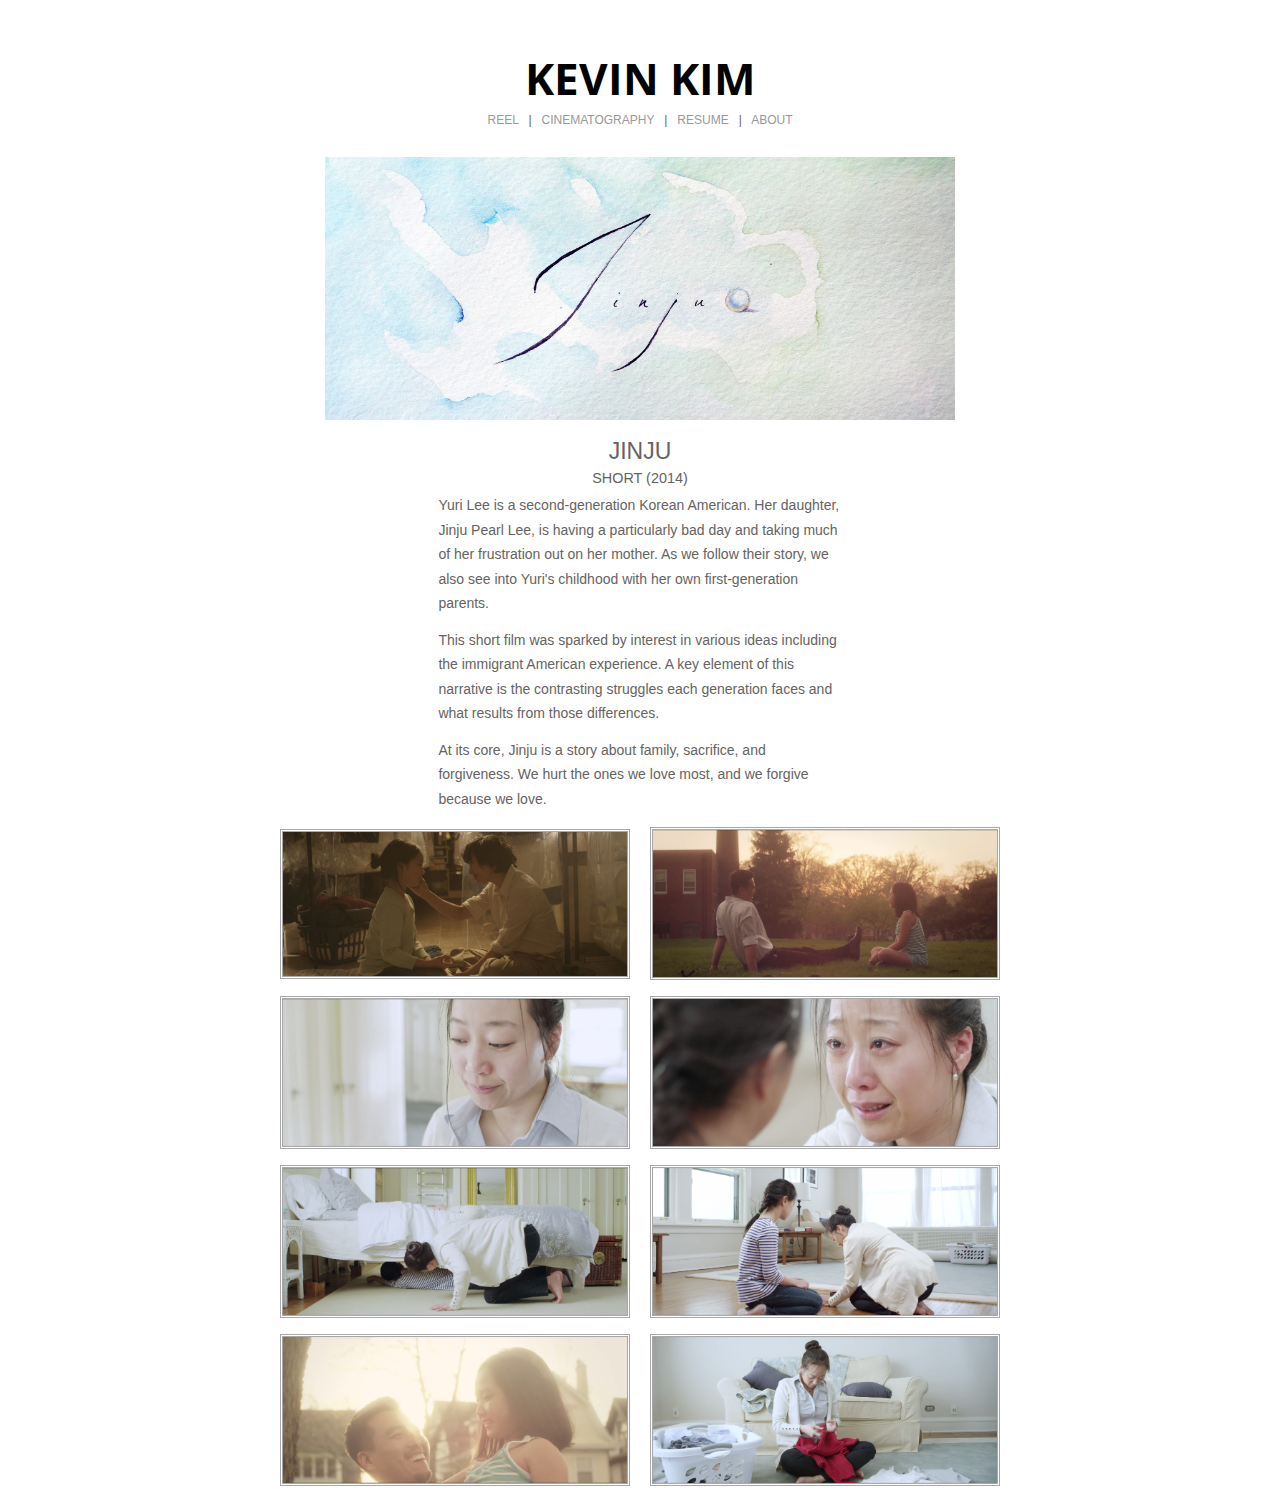
==== commit c88f0f0f: "most recent after sam cleaned" ====
--- a/jinju.html
+++ b/jinju.html
@@ -21,7 +21,7 @@
       </div>      
     </div>
       
-    <div class="row">
+    <div class="row header">
       <div class="large-12 columns">
         <center>
           <p>
@@ -41,8 +41,8 @@
    
   
   <div class="row"> 
-    <div class="large-5 large-centered columns bodyparagraph">
-      <img src="jinju/asdf2.jpg">
+    <div class="large-6 large-centered columns bodyparagraph">
+      <img src="jinju/asdf2.jpg" class="banner">
       <div class="row">
         <div class="large-12 columns">
           <h4 class="titleJinju"><center>JINJU</center></h4>
--- a/css/style.css
+++ b/css/style.css
@@ -6,6 +6,11 @@
 .banner {
   position: relative;
   width: 100%;
+  margin-top: 1rem;
+}
+
+.header {
+  padding-bottom: .5rem;   
 }
 
 .row {
@@ -30,10 +35,10 @@
   font-family:"Georgia", Helvetica, Roboto, Arial, sans-serif;
   font-weight: normal;
   font-size: 14px;
-  line-height: 1;
+  line-height: 1.75;
   margin-bottom: .75rem;
-  margin-left: 4.5rem;
-  margin-right: 4.5rem;
+  margin-left: 8rem;
+  margin-right: 8rem;
   text-rendering: optimizeLegibility; 
 }
 
@@ -42,12 +47,12 @@
 }
 
 .imageJinju img {
-  width: 325px;
+  width: 350px;
 }
 
 .titleJinju {
-  margin-top: 1.5rem;
-  line-height: .5;
+  margin-top: 1.25rem;
+  line-height: 1;
 }
 
 .subtitleJinju {
